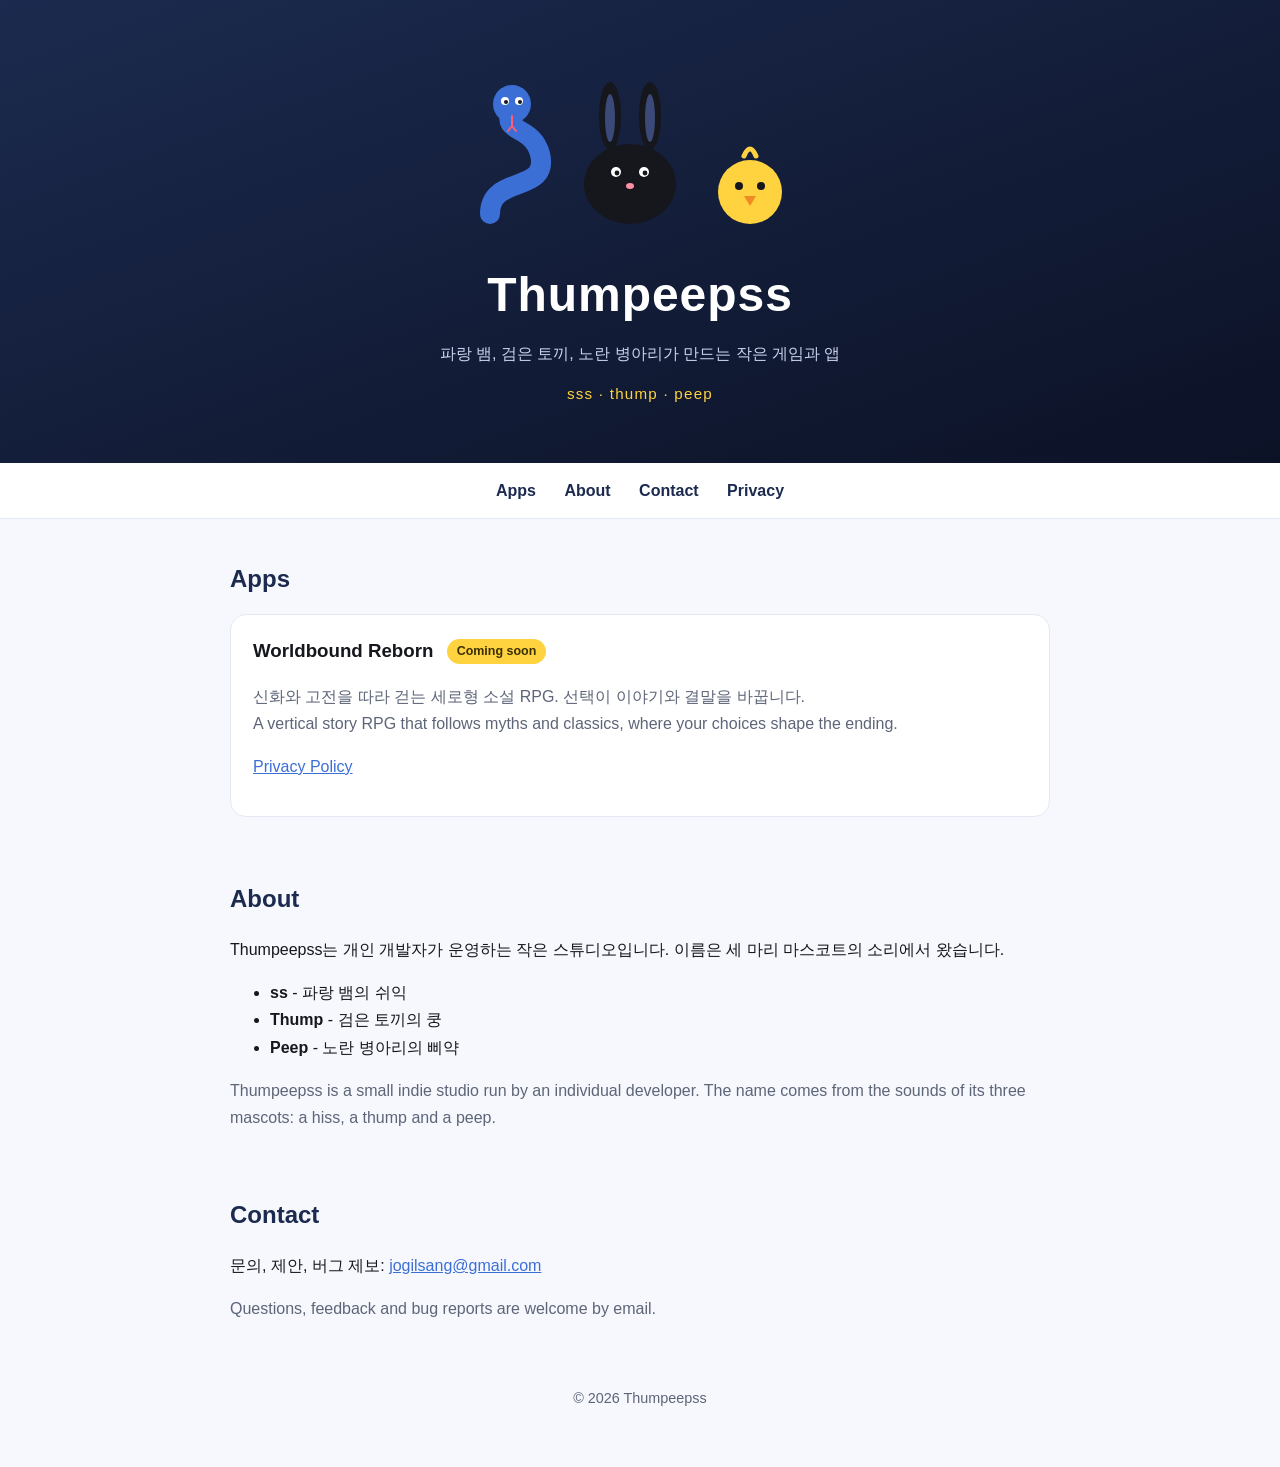
==== index.html @ 1230162d "feat(site): add thumpeepss landing page and privacy policy" ====
<!doctype html>
<html lang="ko">
<head>
  <meta charset="utf-8">
  <meta name="viewport" content="width=device-width, initial-scale=1">
  <title>Thumpeepss</title>
  <meta name="description" content="Thumpeepss - 파랑 뱀, 검은 토끼, 노란 병아리가 만드는 작은 게임과 앱. Small games and apps by a blue snake, a black rabbit and a yellow chick.">
  <link rel="icon" href="favicon.svg" type="image/svg+xml">
  <link rel="stylesheet" href="style.css">
</head>
<body>
  <header class="hero">
    <svg viewBox="0 0 360 170" role="img" aria-label="파랑 뱀, 검은 토끼, 노란 병아리">
      <!-- blue snek -->
      <g>
        <path d="M30 150 C 30 110, 90 130, 80 90 C 72 60, 40 70, 52 46" fill="none" stroke="#3b6fd6" stroke-width="20" stroke-linecap="round"/>
        <circle cx="52" cy="40" r="19" fill="#3b6fd6"/>
        <circle cx="45" cy="37" r="4" fill="#fff"/><circle cx="59" cy="37" r="4" fill="#fff"/>
        <circle cx="46" cy="38" r="2" fill="#15171c"/><circle cx="60" cy="38" r="2" fill="#15171c"/>
        <path d="M52 52 v10 m0 0 l-4 5 m4 -5 l4 5" stroke="#ff5d73" stroke-width="2" fill="none" stroke-linecap="round"/>
      </g>
      <!-- black bun -->
      <g>
        <ellipse cx="170" cy="120" rx="46" ry="40" fill="#15171c"/>
        <ellipse cx="150" cy="52" rx="11" ry="34" fill="#15171c"/>
        <ellipse cx="190" cy="52" rx="11" ry="34" fill="#15171c"/>
        <ellipse cx="150" cy="54" rx="5" ry="24" fill="#3b4a78"/>
        <ellipse cx="190" cy="54" rx="5" ry="24" fill="#3b4a78"/>
        <circle cx="156" cy="108" r="5" fill="#fff"/><circle cx="184" cy="108" r="5" fill="#fff"/>
        <circle cx="157" cy="109" r="2.4" fill="#15171c"/><circle cx="185" cy="109" r="2.4" fill="#15171c"/>
        <ellipse cx="170" cy="122" rx="4" ry="3" fill="#ff8fa3"/>
      </g>
      <!-- yellow chi -->
      <g>
        <circle cx="290" cy="128" r="32" fill="#ffd23f"/>
        <path d="M284 92 q6 -14 12 0" fill="none" stroke="#ffd23f" stroke-width="5" stroke-linecap="round"/>
        <circle cx="279" cy="122" r="4" fill="#15171c"/><circle cx="301" cy="122" r="4" fill="#15171c"/>
        <path d="M284 132 L296 132 L290 142 Z" fill="#f08a24"/>
      </g>
    </svg>
    <h1>Thumpeepss</h1>
    <p>파랑 뱀, 검은 토끼, 노란 병아리가 만드는 작은 게임과 앱</p>
    <div class="sounds">sss &middot; thump &middot; peep</div>
  </header>

  <nav>
    <a href="#apps">Apps</a>
    <a href="#about">About</a>
    <a href="#contact">Contact</a>
    <a href="privacy/">Privacy</a>
  </nav>

  <main class="wrap">
    <section id="apps">
      <h2>Apps</h2>
      <div class="card">
        <h3>Worldbound Reborn <span class="tag">Coming soon</span></h3>
        <p class="muted">신화와 고전을 따라 걷는 세로형 소설 RPG. 선택이 이야기와 결말을 바꿉니다.<br>
        A vertical story RPG that follows myths and classics, where your choices shape the ending.</p>
        <p><a href="privacy/worldbound-reborn.html">Privacy Policy</a></p>
      </div>
    </section>

    <section id="about">
      <h2>About</h2>
      <p>Thumpeepss는 개인 개발자가 운영하는 작은 스튜디오입니다. 이름은 세 마리 마스코트의 소리에서 왔습니다.</p>
      <ul>
        <li><b>ss</b> - 파랑 뱀의 쉬익</li>
        <li><b>Thump</b> - 검은 토끼의 쿵</li>
        <li><b>Peep</b> - 노란 병아리의 삐약</li>
      </ul>
      <p class="muted">Thumpeepss is a small indie studio run by an individual developer. The name comes from the sounds of its three mascots: a hiss, a thump and a peep.</p>
    </section>

    <section id="contact">
      <h2>Contact</h2>
      <p>문의, 제안, 버그 제보: <a href="mailto:jogilsang@gmail.com">jogilsang@gmail.com</a></p>
      <p class="muted">Questions, feedback and bug reports are welcome by email.</p>
    </section>
  </main>

  <footer>&copy; 2026 Thumpeepss</footer>
</body>
</html>
---- style.css ----
:root {
  --navy: #1b2a4e;
  --blue: #3b6fd6;
  --ink: #15171c;
  --chick: #ffd23f;
  --bg: #f6f8fd;
  --card: #ffffff;
  --muted: #5d6578;
}
* { box-sizing: border-box; }
html { scroll-behavior: smooth; }
body {
  margin: 0;
  font-family: -apple-system, BlinkMacSystemFont, "Segoe UI", "Apple SD Gothic Neo", "Noto Sans KR", sans-serif;
  background: var(--bg);
  color: var(--ink);
  line-height: 1.7;
}
a { color: var(--blue); }
.wrap { max-width: 860px; margin: 0 auto; padding: 0 20px; }
header.hero {
  background: linear-gradient(160deg, var(--navy), #0c1226);
  color: #fff;
  text-align: center;
  padding: 64px 20px 56px;
}
.hero svg { width: min(360px, 80vw); height: auto; }
.hero h1 { margin: 12px 0 4px; font-size: clamp(2rem, 6vw, 3rem); letter-spacing: .02em; }
.hero p { margin: 0; color: #c8d3f0; }
.sounds { margin-top: 14px; font-size: .95rem; color: var(--chick); letter-spacing: .08em; }
nav { text-align: center; padding: 14px 0; background: #fff; border-bottom: 1px solid #e3e8f4; }
nav a { margin: 0 12px; text-decoration: none; font-weight: 600; color: var(--navy); }
section { padding: 40px 0 8px; }
h2 { color: var(--navy); margin: 0 0 12px; }
.card {
  background: var(--card);
  border: 1px solid #e3e8f4;
  border-radius: 16px;
  padding: 20px 22px;
  margin: 14px 0;
}
.card h3 { margin: 0 0 4px; }
.tag {
  display: inline-block;
  font-size: .78rem;
  background: var(--chick);
  color: #3a2f00;
  border-radius: 999px;
  padding: 2px 10px;
  margin-left: 8px;
  vertical-align: middle;
}
.muted { color: var(--muted); }
footer { text-align: center; color: var(--muted); padding: 40px 20px 56px; font-size: .9rem; }
.doc h1 { color: var(--navy); }
.doc h2 { margin-top: 28px; font-size: 1.15rem; }
.doc li { margin: 4px 0; }
.back { display: inline-block; margin: 18px 0 0; }
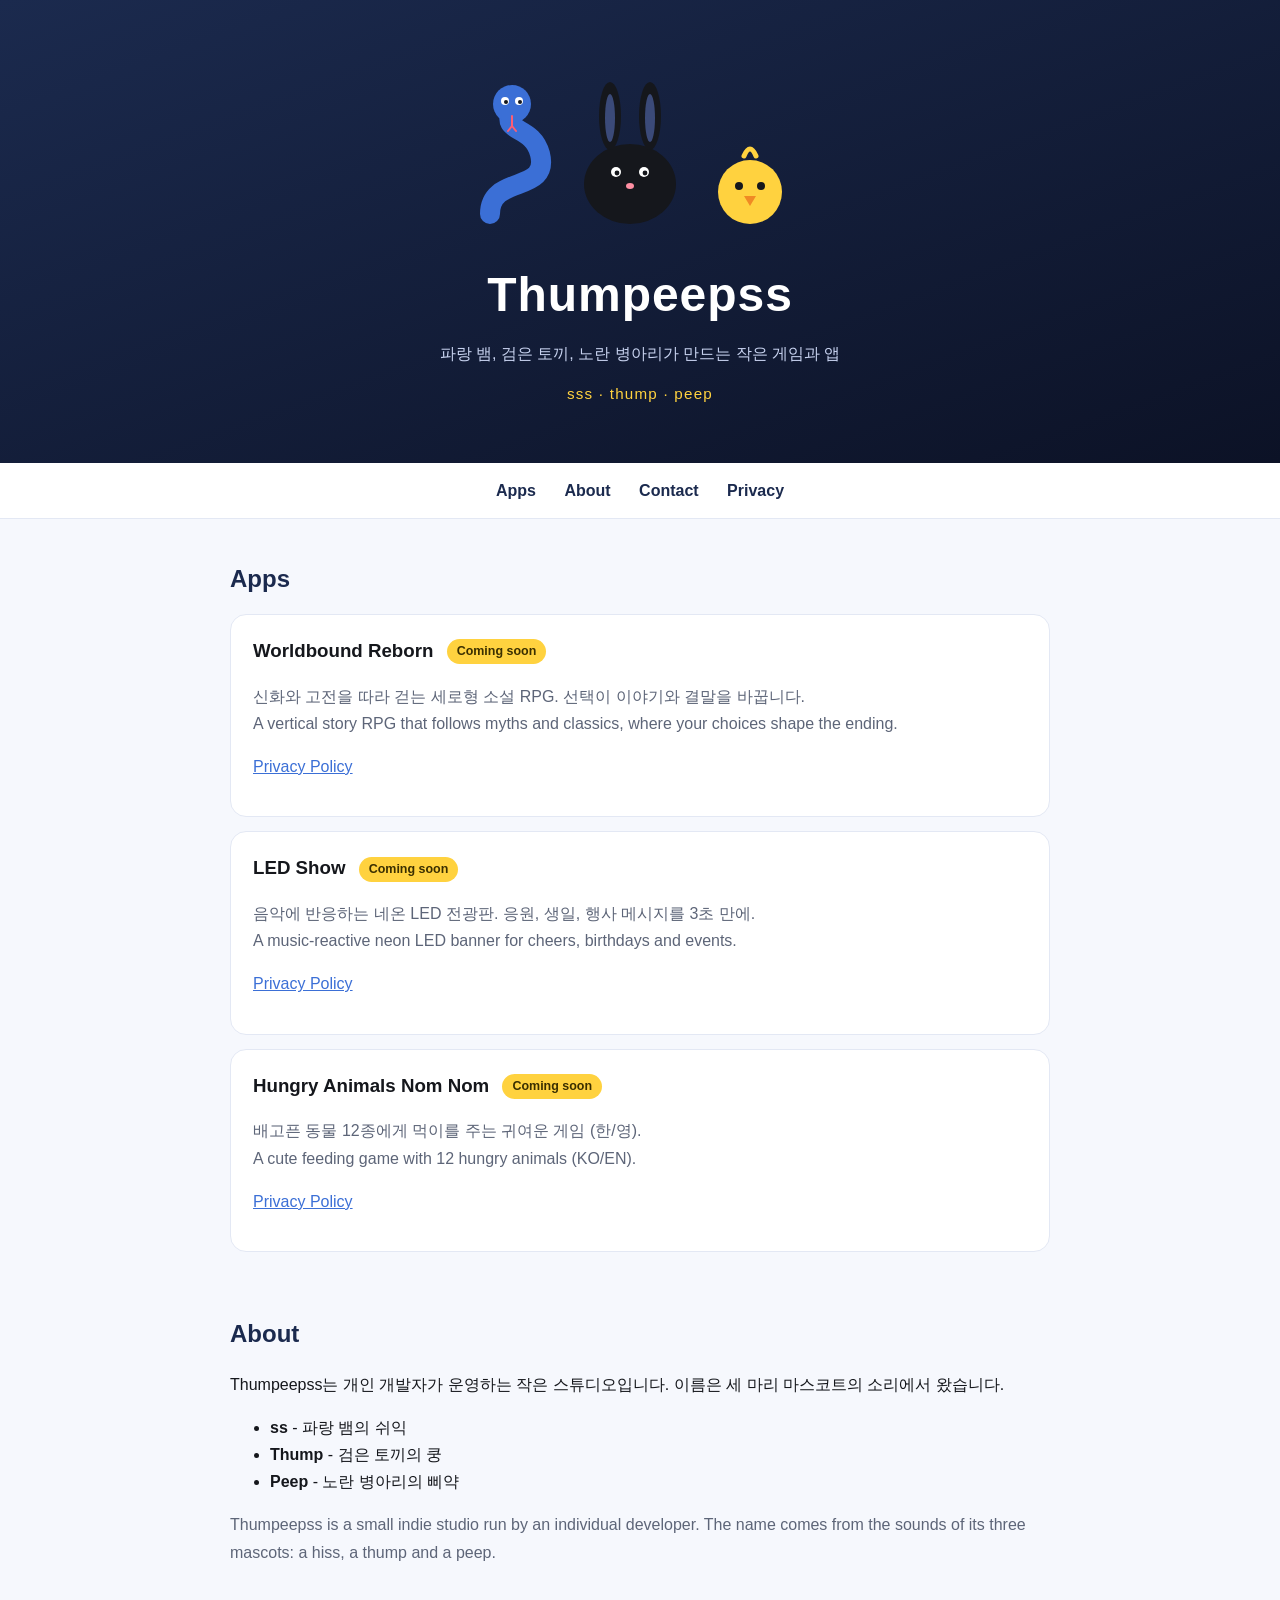
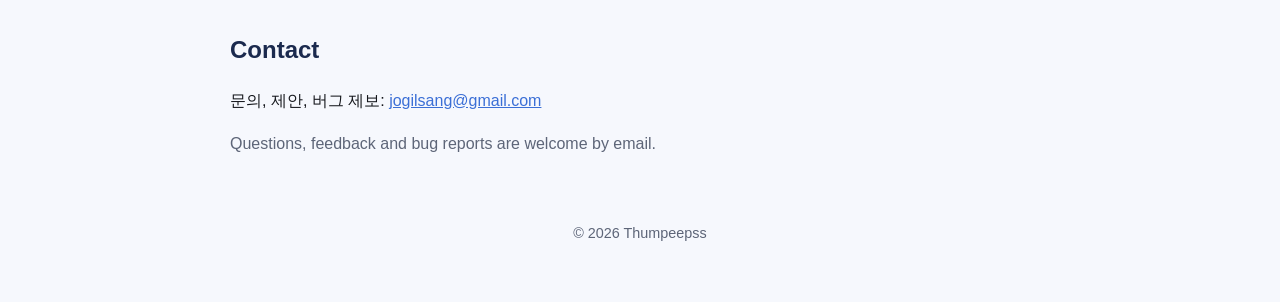
==== commit d2673b94: "feat(site): add led show and hungry animals apps with privacy pages" ====
--- a/index.html
+++ b/index.html
@@ -59,6 +59,19 @@
         A vertical story RPG that follows myths and classics, where your choices shape the ending.</p>
         <p><a href="privacy/worldbound-reborn.html">Privacy Policy</a></p>
       </div>
+
+      <div class="card">
+        <h3>LED Show <span class="tag">Coming soon</span></h3>
+        <p class="muted">음악에 반응하는 네온 LED 전광판. 응원, 생일, 행사 메시지를 3초 만에.<br>
+        A music-reactive neon LED banner for cheers, birthdays and events.</p>
+        <p><a href="https://jogilsang.github.io/led-show-privacy/privacy_ko.html">Privacy Policy</a></p>
+      </div>
+      <div class="card">
+        <h3>Hungry Animals Nom Nom <span class="tag">Coming soon</span></h3>
+        <p class="muted">배고픈 동물 12종에게 먹이를 주는 귀여운 게임 (한/영).<br>
+        A cute feeding game with 12 hungry animals (KO/EN).</p>
+        <p><a href="privacy/hungry-animals-nom-nom.html">Privacy Policy</a></p>
+      </div>
     </section>
 
     <section id="about">
